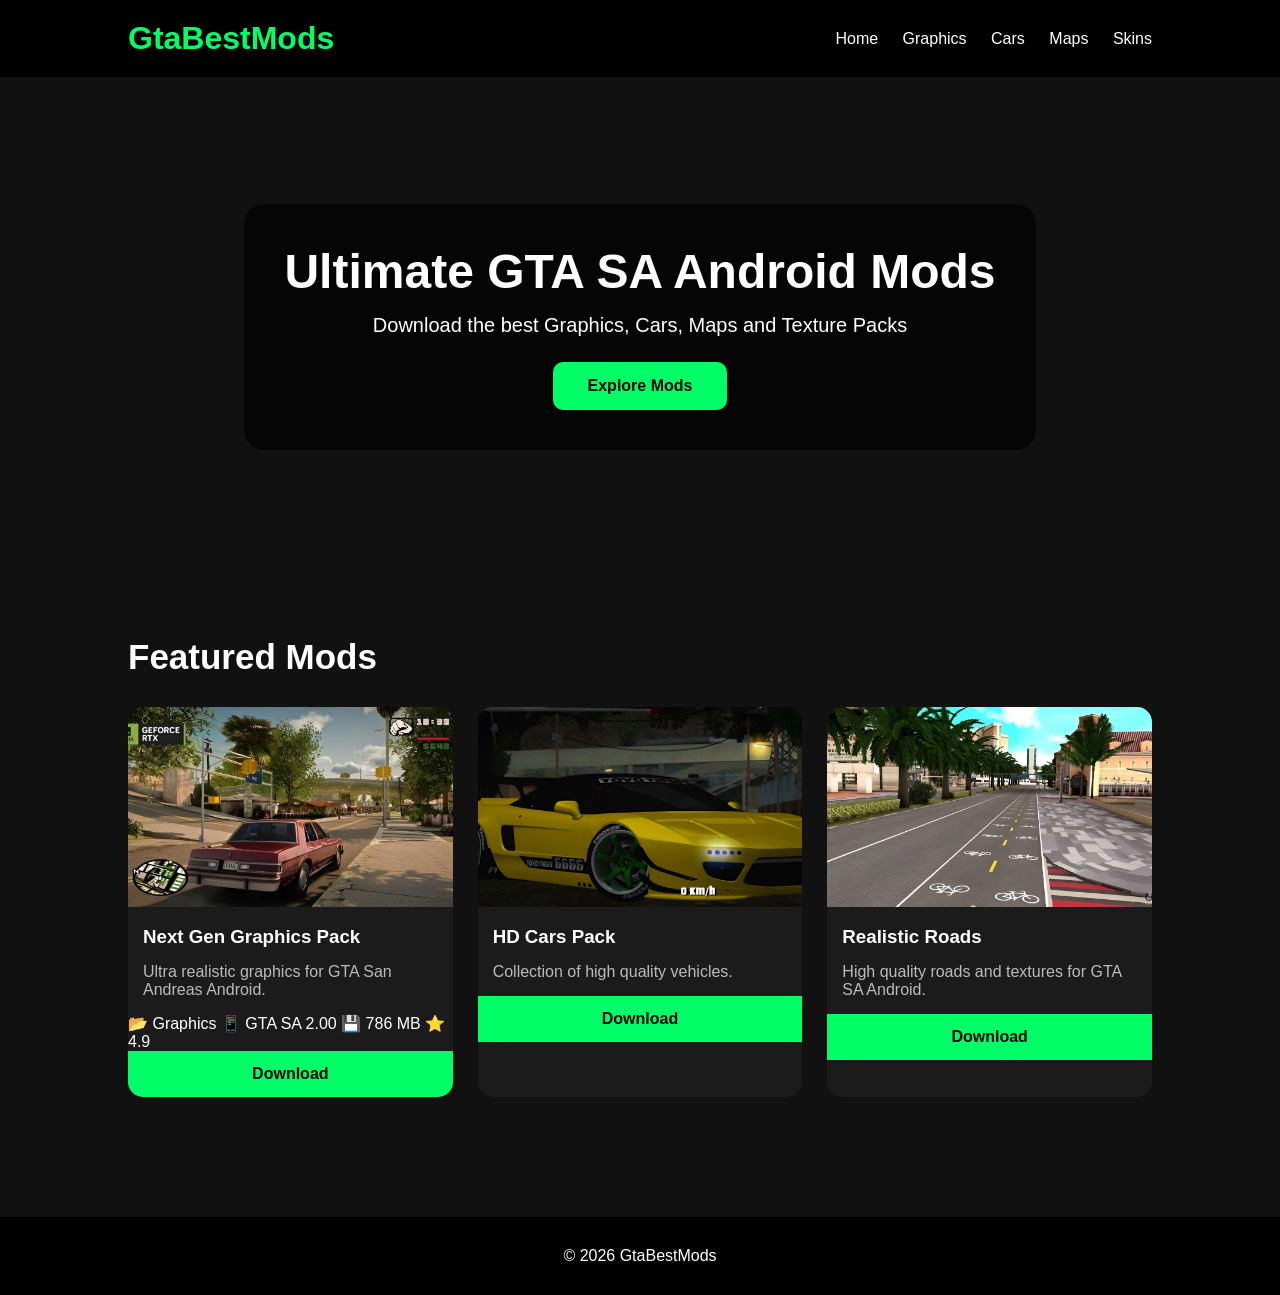
==== index.html @ f008941e "Update index.html" ====
<!DOCTYPE html>
<html lang="en">
<head>
<meta charset="UTF-8">
<meta name="viewport" content="width=device-width, initial-scale=1.0">
<title>GTA Best Mods</title>

<link rel="stylesheet" href="style.css">

</head>
<body>

<header>

<h1>GtaBestMods</h1>

<nav>
<a href="#">Home</a>
<a href="#">Graphics</a>
<a href="#">Cars</a>
<a href="#">Maps</a>
<a href="#">Skins</a>
</nav>

</header>

<section class="hero">

<div>

<h2>Ultimate GTA SA Android Mods</h2>

<p>
Download the best Graphics, Cars, Maps and Texture Packs
</p>

<a class="button" href="#mods">
Explore Mods
</a>

</div>

</section>

<section class="section" id="mods">

<h2>Featured Mods</h2>

<div class="cards">

<div class="card">

<img src="images/graphics.jpg" alt="Graphics Pack">

<h3>Next Gen Graphics Pack</h3>

<p>
Ultra realistic graphics for GTA San Andreas Android.
</p>

<div class="info">

<span>📂 Graphics</span>
<span>📱 GTA SA 2.00</span>
<span>💾 786 MB</span>
<span>⭐ 4.9</span>

</div>

<a href="#">
Download
</a>

</div>

<div class="card">

<img src="images/cars.jpg" alt="Cars Pack">

<h3>HD Cars Pack</h3>

<p>
Collection of high quality vehicles.
</p>

<a href="#">
Download
</a>

  </div>
  <div class="card">

<img src="images/roads.jpg" alt="Roads Pack">

<h3>Realistic Roads</h3>

<p>
High quality roads and textures for GTA SA Android.
</p>

<a href="#">
Download
</a>

</div>

</div>

</section>

<footer>

<p>© 2026 GtaBestMods</p>

</footer>

<script src="script.js"></script>

</body>
</html>
---- style.css ----
*{
margin:0;
padding:0;
box-sizing:border-box;
font-family:Arial,sans-serif;
}

body{
background:#111;
color:#fff;
}

header{
background:#000;
padding:20px 10%;
display:flex;
justify-content:space-between;
align-items:center;
position:sticky;
top:0;
z-index:1000;
}

header h1{
color:#00ff66;
font-size:32px;
}

nav a{
color:#fff;
text-decoration:none;
margin-left:20px;
transition:.3s;
}

nav a:hover{
color:#00ff66;
}

.hero{
height:500px;
background:url("https://images.unsplash.com/photo-1511512578047-dfb367046420?w=1600") center/cover;
display:flex;
justify-content:center;
align-items:center;
text-align:center;
}

.hero div{
background:rgba(0,0,0,.7);
padding:40px;
border-radius:20px;
}

.hero h2{
font-size:48px;
margin-bottom:15px;
}

.hero p{
font-size:20px;
margin-bottom:25px;
}

.button{
background:#00ff66;
color:#000;
padding:15px 35px;
border-radius:10px;
text-decoration:none;
font-weight:bold;
display:inline-block;
transition:.3s;
}

.button:hover{
transform:scale(1.05);
}

.section{
padding:60px 10%;
}

.section h2{
margin-bottom:30px;
font-size:35px;
}

.cards{
display:grid;
grid-template-columns:repeat(auto-fit,minmax(280px,1fr));
gap:25px;
}

.card{
background:#1b1b1b;
border-radius:15px;
overflow:hidden;
transition:.3s;
}

.card:hover{
transform:translateY(-8px);
}

.card img{
width:100%;
height:200px;
object-fit:cover;
}

.card h3{
padding:15px;
}

.card p{
padding:0 15px 15px;
color:#bbb;
}

.card a{
display:block;
background:#00ff66;
color:#000;
text-align:center;
padding:14px;
text-decoration:none;
font-weight:bold;
}

footer{
background:#000;
padding:30px;
text-align:center;
margin-top:60px;
  }
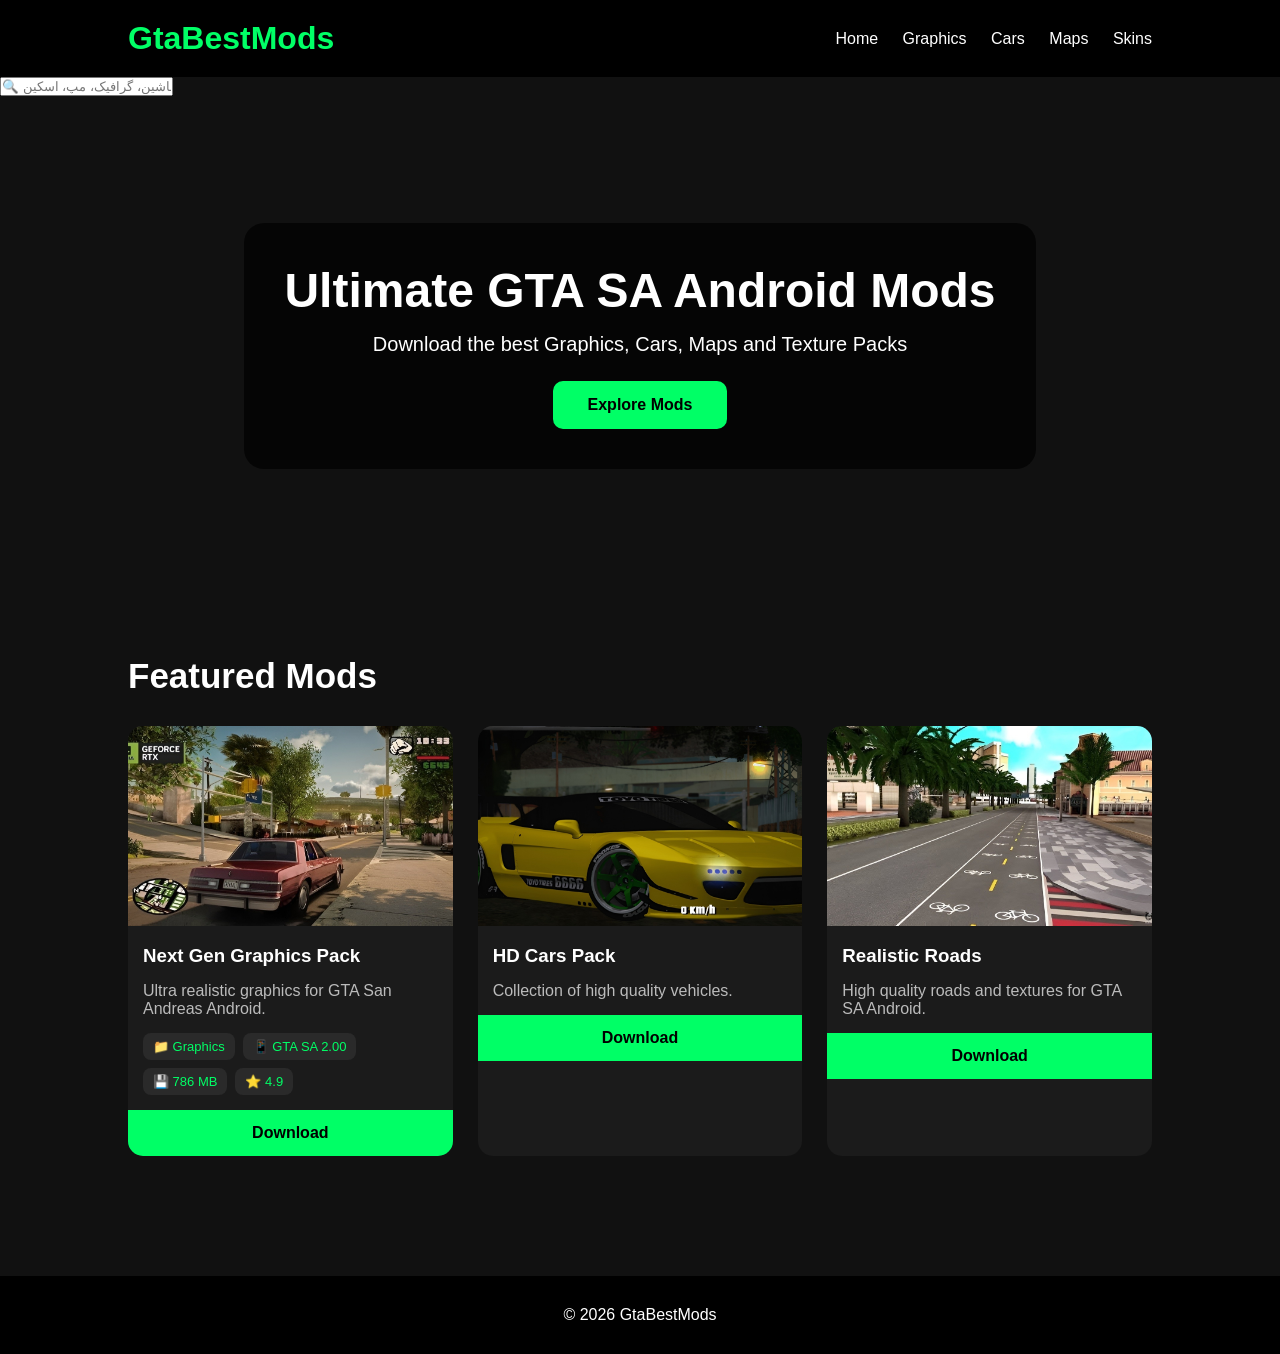
==== commit 6eb138e1: "Update index.html" ====
--- a/index.html
+++ b/index.html
@@ -23,6 +23,14 @@
 </nav>
 
 </header>
+
+<section class="search-section">
+  <input
+    type="text"
+    id="searchBox"
+    placeholder="🔍 جستجوی مود، ماشین، گرافیک، مپ، اسکین..."
+  >
+</section>
 
 <section class="hero">
 
@@ -57,15 +65,13 @@
 <p>
 Ultra realistic graphics for GTA San Andreas Android.
 </p>
-
+  
 <div class="info">
-
-<span>📂 Graphics</span>
-<span>📱 GTA SA 2.00</span>
-<span>💾 786 MB</span>
-<span>⭐ 4.9</span>
-
-</div>
+    <span>📁 Graphics</span>
+    <span>📱 GTA SA 2.00</span>
+    <span>💾 786 MB</span>
+    <span>⭐ 4.9</span>
+  </div>
 
 <a href="#">
 Download
--- a/style.css
+++ b/style.css
@@ -134,3 +134,17 @@
 text-align:center;
 margin-top:60px;
   }
+.info{
+display:flex;
+flex-wrap:wrap;
+gap:8px;
+padding:0 15px 15px;
+}
+
+.info span{
+background:#2a2a2a;
+padding:6px 10px;
+border-radius:8px;
+font-size:13px;
+color:#00ff66;
+}
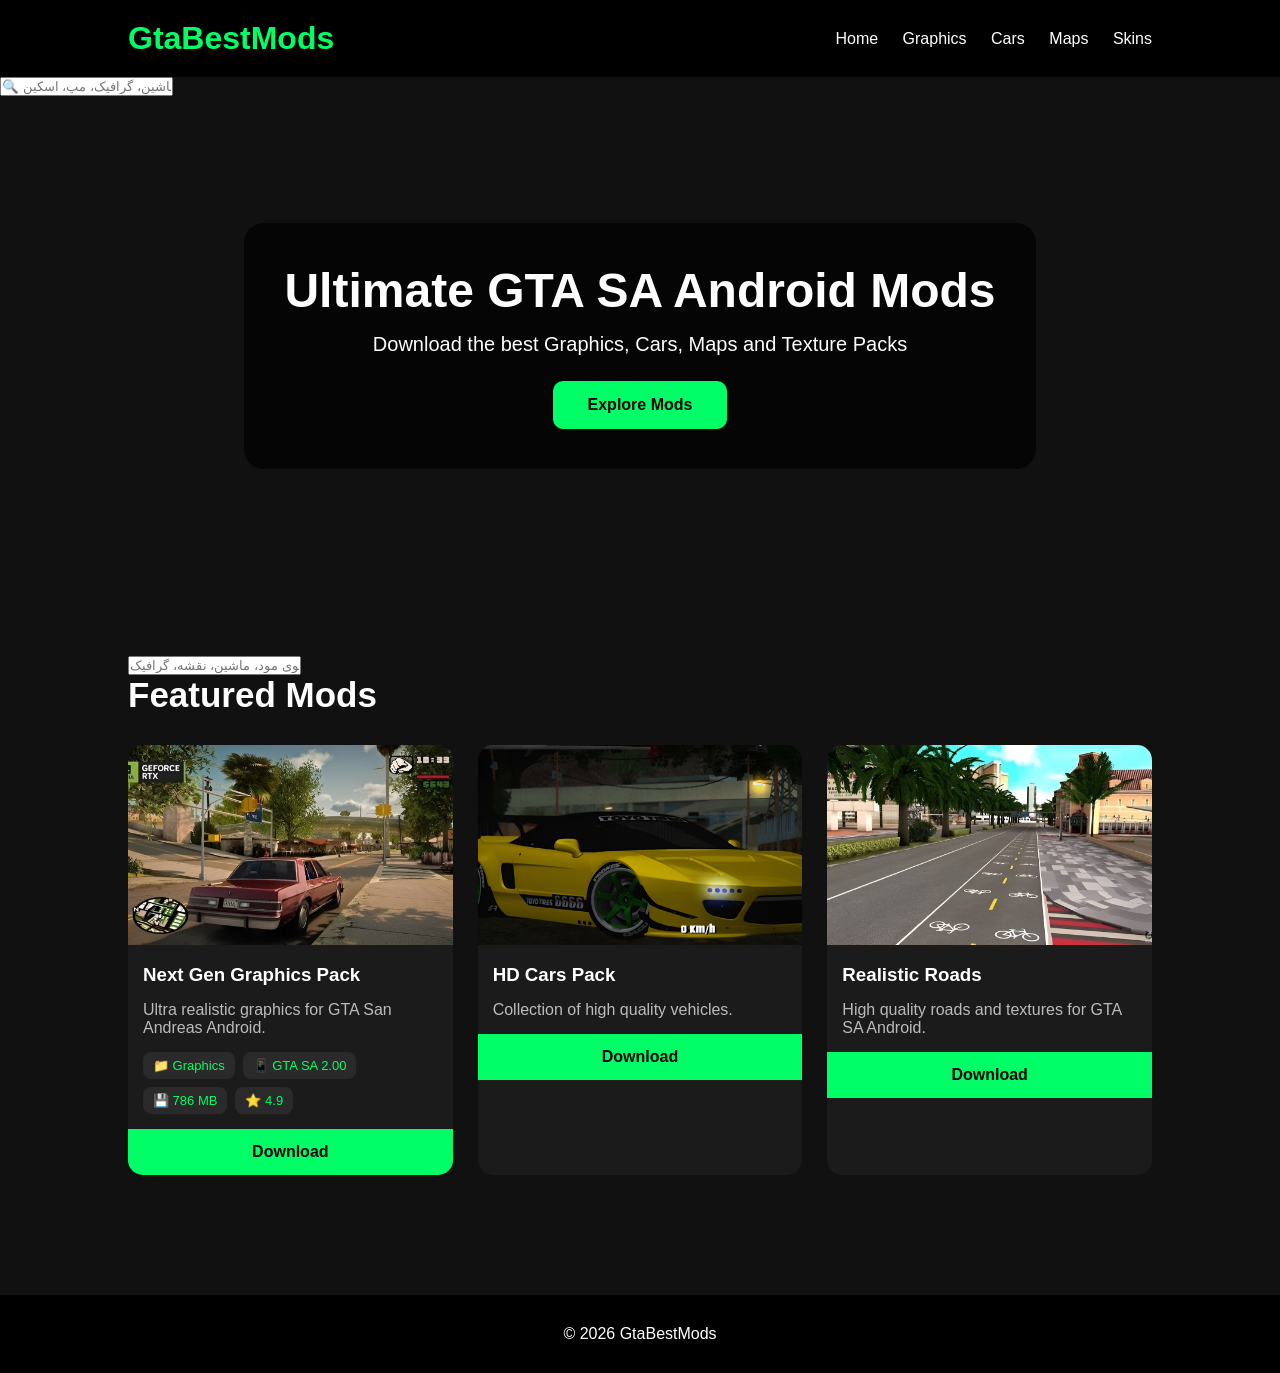
==== commit 44357b6b: "Update index.html" ====
--- a/index.html
+++ b/index.html
@@ -51,6 +51,9 @@
 </section>
 
 <section class="section" id="mods">
+  <div class="search-box">
+    <input type="text" placeholder="جستجوی مود، ماشین، نقشه، گرافیک...">
+  </div>
 
 <h2>Featured Mods</h2>
 
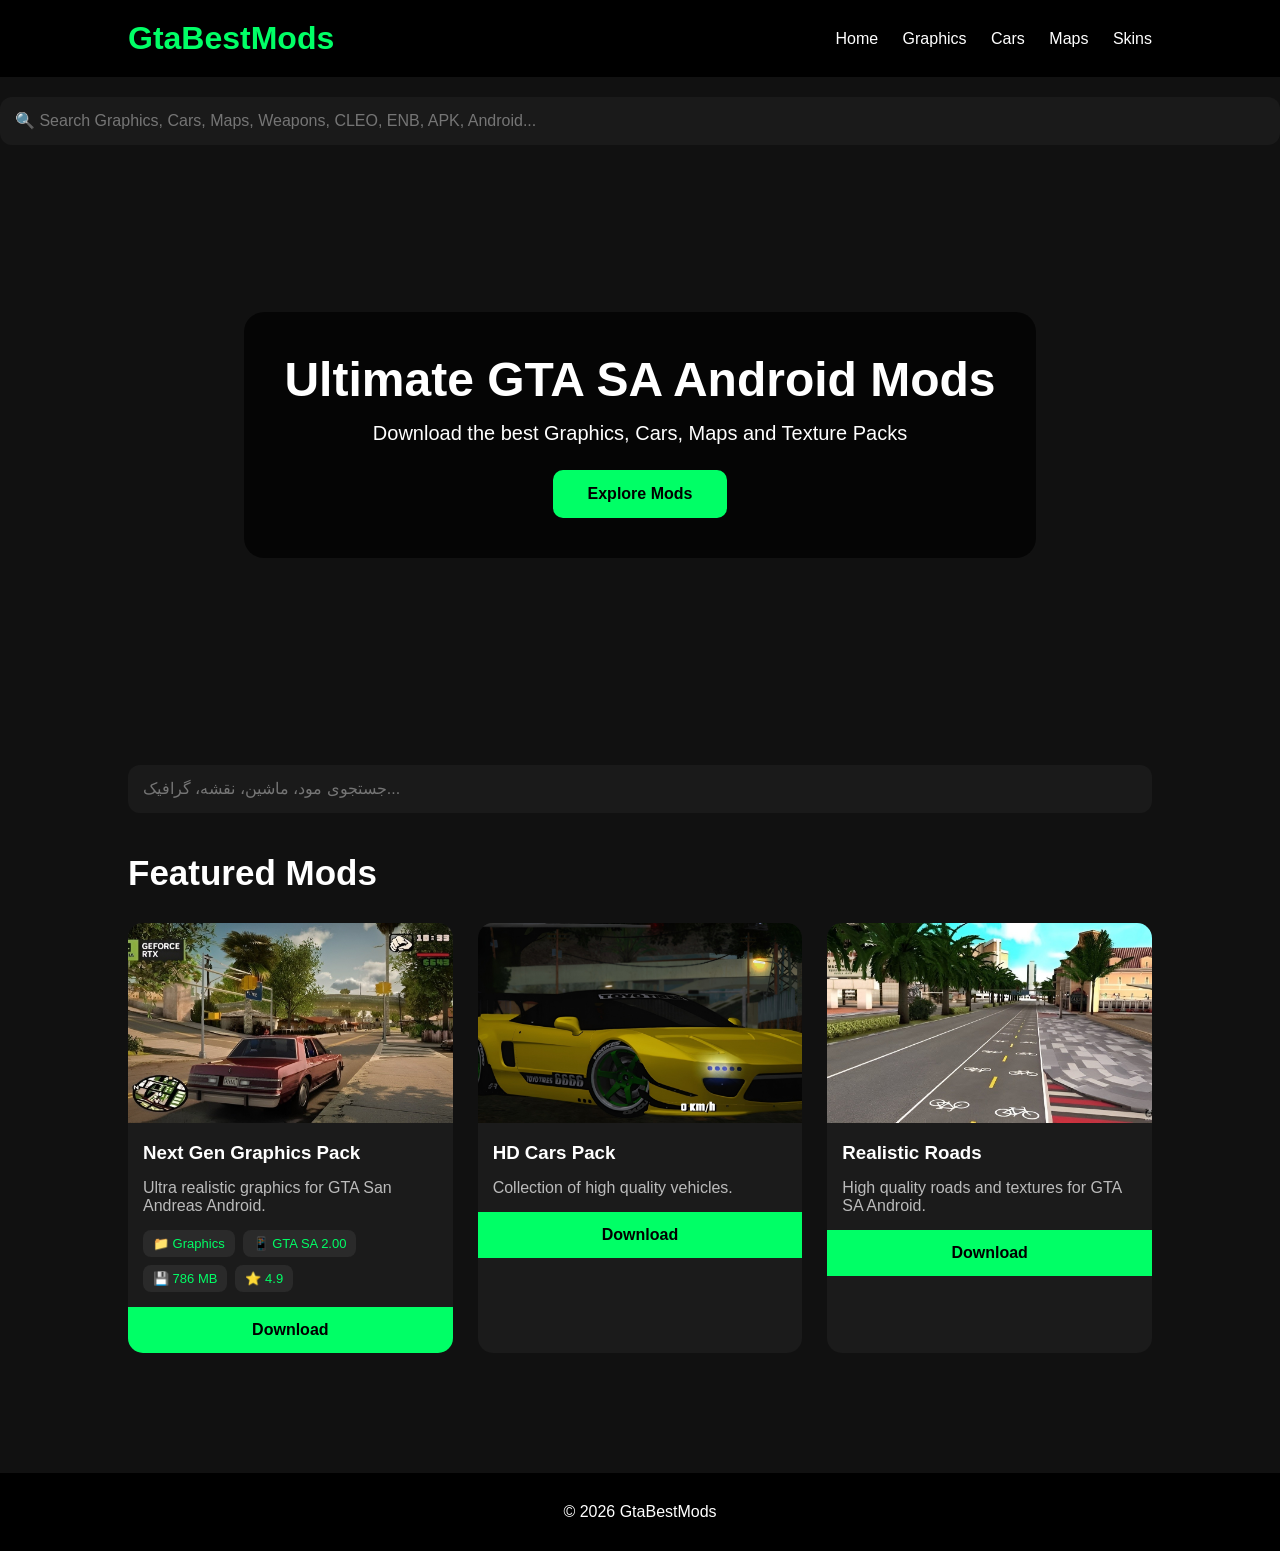
==== commit 38343175: "Update index.html" ====
--- a/index.html
+++ b/index.html
@@ -23,14 +23,10 @@
 </nav>
 
 </header>
-
-<section class="search-section">
-  <input
-    type="text"
-    id="searchBox"
-    placeholder="🔍 جستجوی مود، ماشین، گرافیک، مپ، اسکین..."
-  >
-</section>
+<div class="search-box">
+    <input type="text" id="searchInput"
+    placeholder="🔍 Search Graphics, Cars, Maps, Weapons, CLEO, ENB, APK, Android...">
+</div>
 
 <section class="hero">
 
--- a/style.css
+++ b/style.css
@@ -148,3 +148,20 @@
 font-size:13px;
 color:#00ff66;
 }
+.search-box{
+    margin:20px 0 40px;
+}
+
+.search-box input{
+    width:100%;
+    padding:15px;
+    border:none;
+    border-radius:12px;
+    background:#1a1a1a;
+    color:white;
+    font-size:16px;
+}
+
+.search-box input:focus{
+    outline:2px solid #00ff66;
+  }
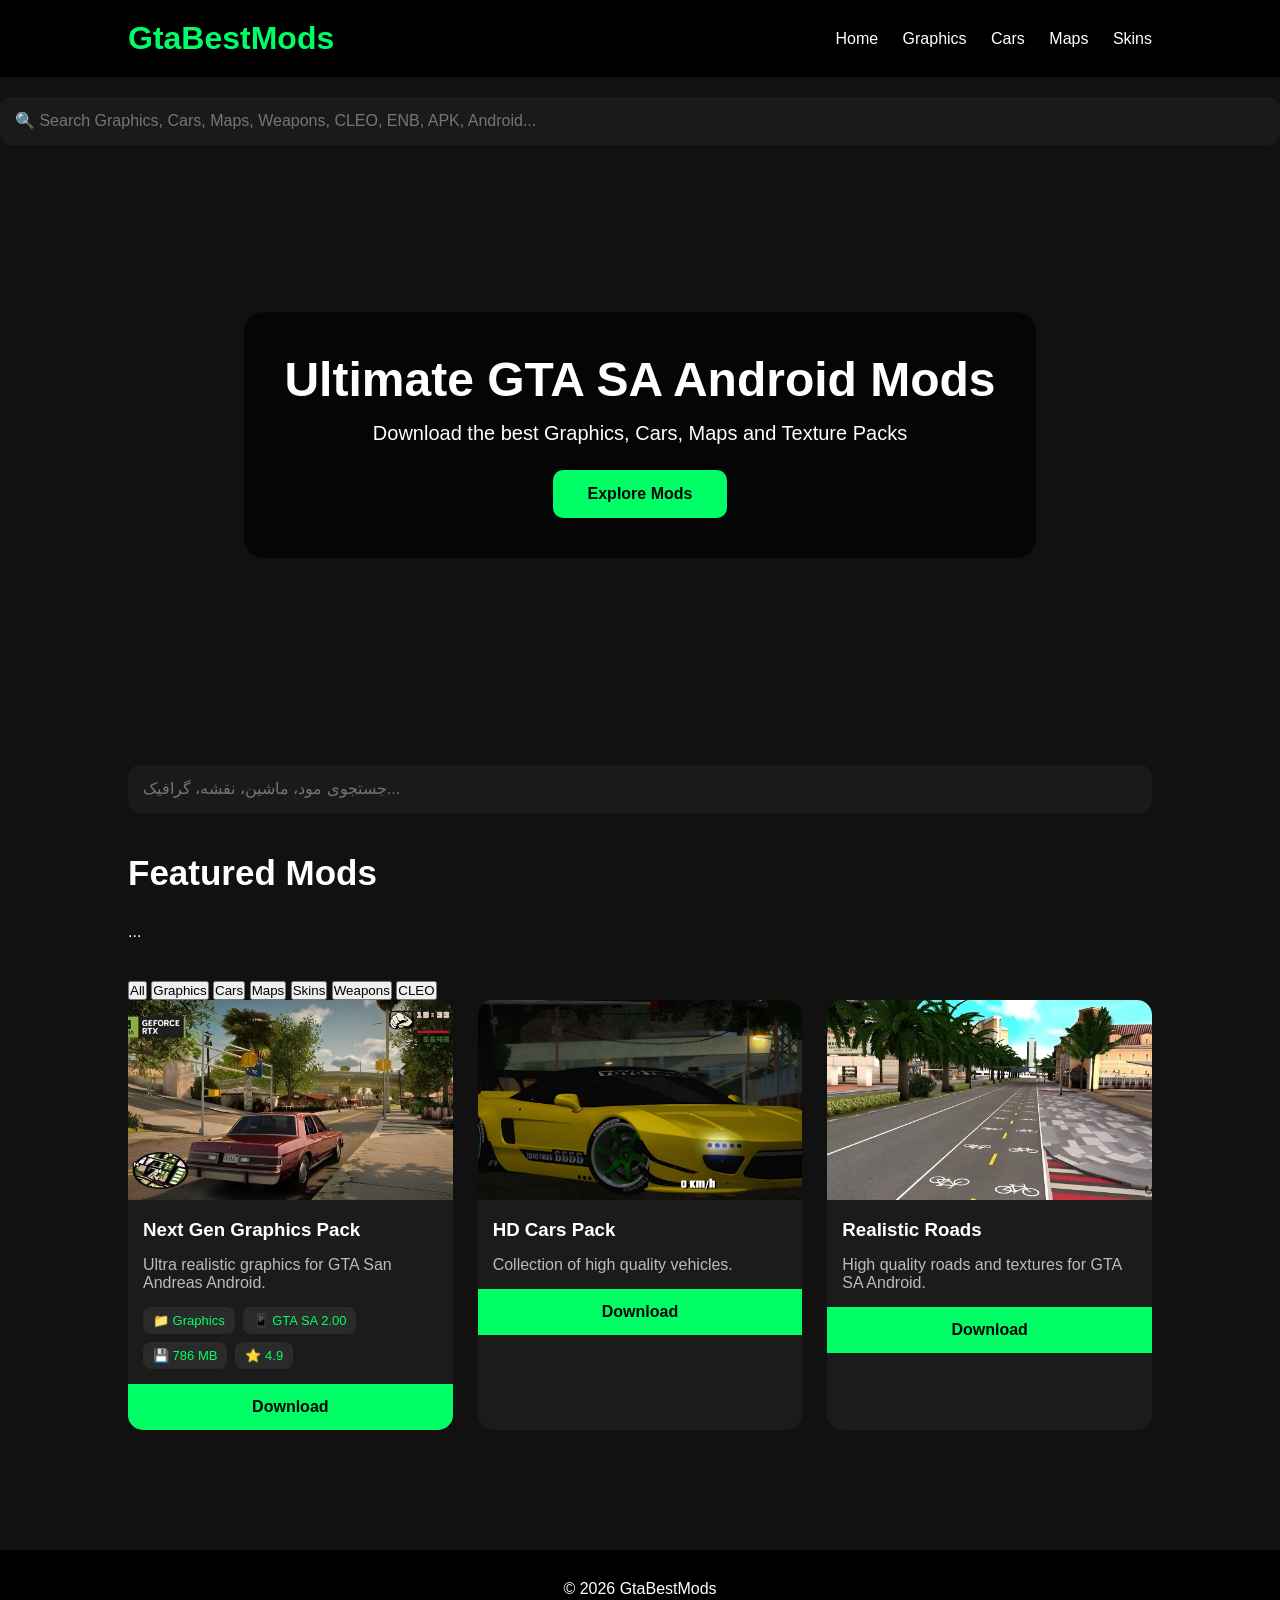
==== commit 18d0ca88: "Update index.html" ====
--- a/index.html
+++ b/index.html
@@ -52,6 +52,28 @@
   </div>
 
 <h2>Featured Mods</h2>
+
+<div class="search-box">
+...
+</div>
+
+<div class="filter-buttons">
+
+<button class="active">All</button>
+
+<button>Graphics</button>
+
+<button>Cars</button>
+
+<button>Maps</button>
+
+<button>Skins</button>
+
+<button>Weapons</button>
+
+<button>CLEO</button>
+
+</div>
 
 <div class="cards">
 
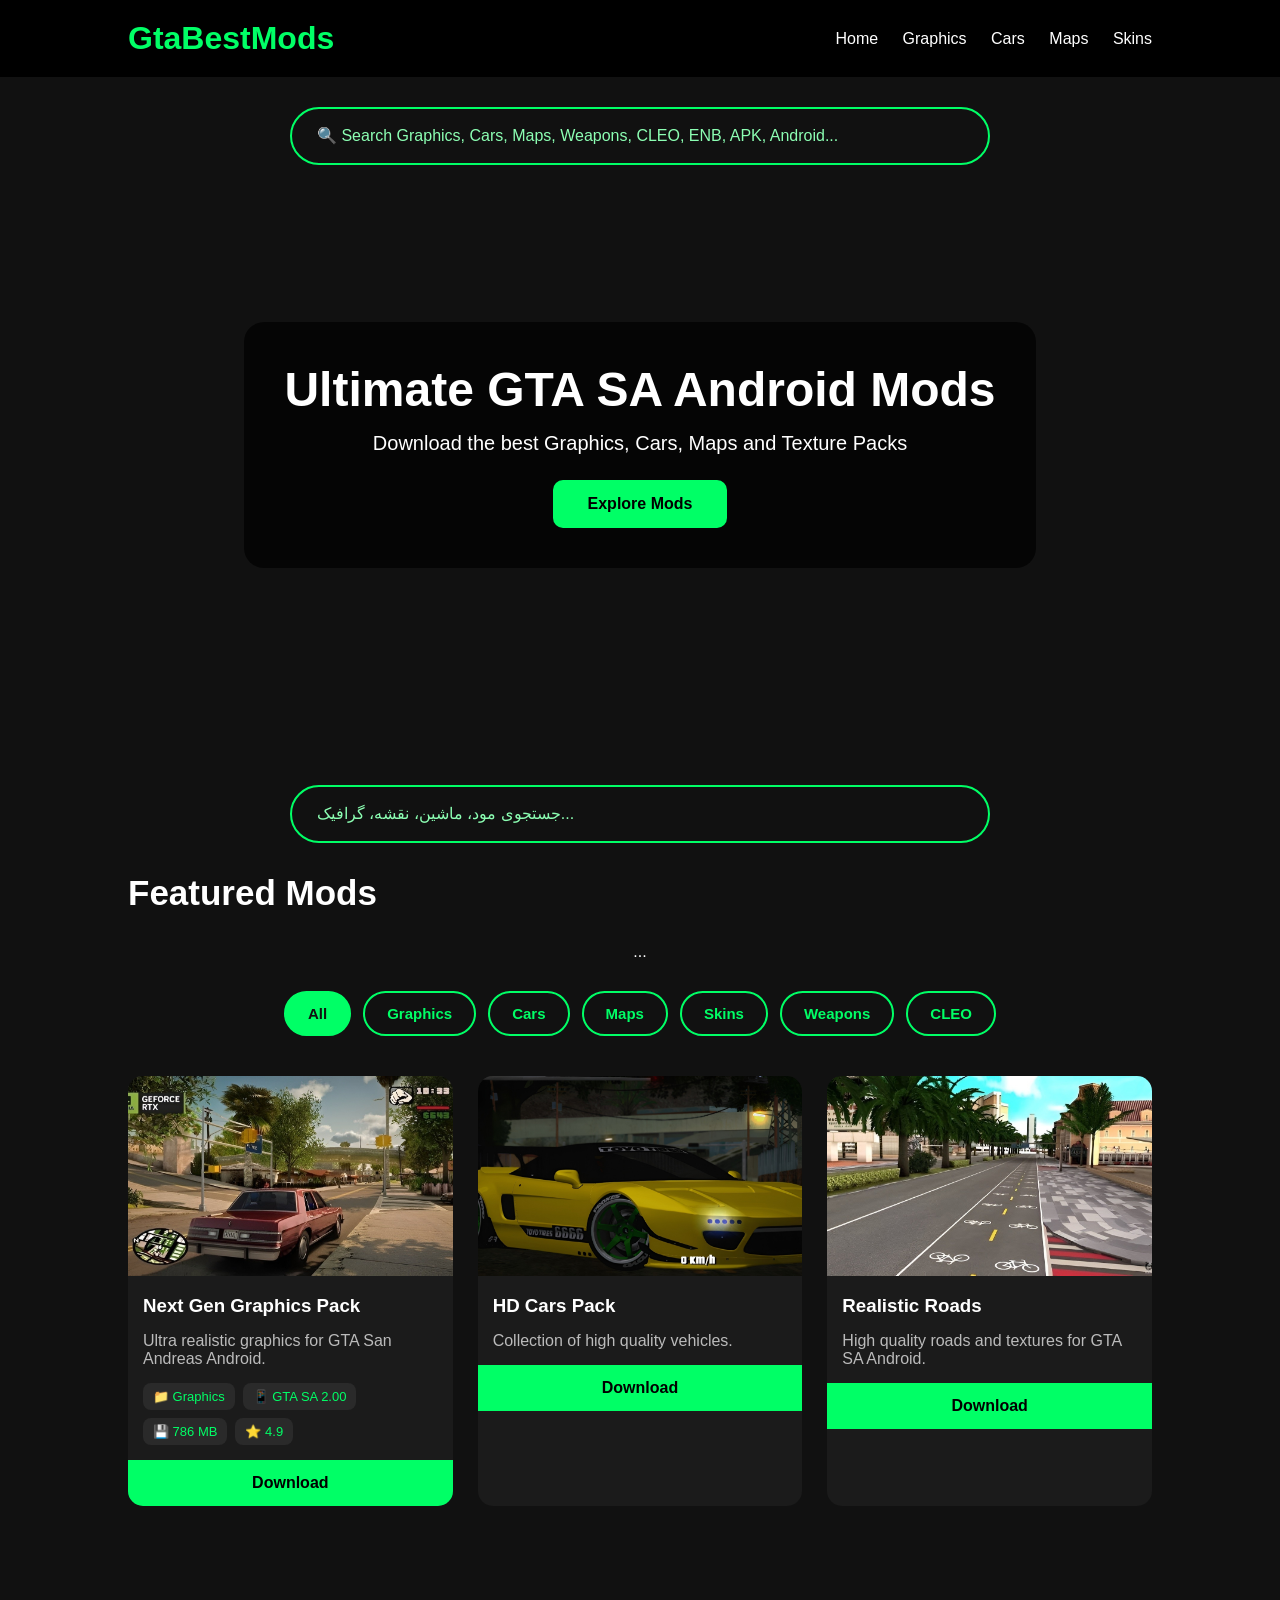
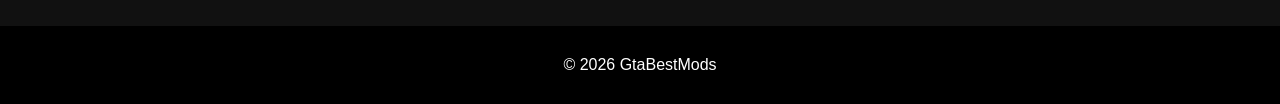
==== commit 1f98fd6e: "Update index.html" ====
--- a/index.html
+++ b/index.html
@@ -24,7 +24,7 @@
 
 </header>
 <div class="search-box">
-    <input type="text" id="searchInput"
+    <input type="text" id="search"
     placeholder="🔍 Search Graphics, Cars, Maps, Weapons, CLEO, ENB, APK, Android...">
 </div>
 
--- a/style.css
+++ b/style.css
@@ -148,20 +148,99 @@
 font-size:13px;
 color:#00ff66;
 }
+/* ===== Search Box ===== */
+
 .search-box{
-    margin:20px 0 40px;
+width:100%;
+display:flex;
+justify-content:center;
+margin:30px 0;
 }
 
 .search-box input{
-    width:100%;
-    padding:15px;
-    border:none;
-    border-radius:12px;
-    background:#1a1a1a;
-    color:white;
-    font-size:16px;
+
+width:80%;
+
+max-width:700px;
+
+background:#111;
+
+color:#fff;
+
+border:2px solid #00ff66;
+
+border-radius:50px;
+
+padding:18px 25px;
+
+font-size:16px;
+
+transition:.3s;
+
+outline:none;
+
+}
+
+.search-box input::placeholder{
+
+color:#8cffb3;
+
 }
 
 .search-box input:focus{
-    outline:2px solid #00ff66;
+
+box-shadow:0 0 20px #00ff66;
+
+border-color:#00ff66;
+
   }
+  
+/* ===== Category Buttons ===== */
+
+.filter-buttons{
+display:flex;
+justify-content:center;
+flex-wrap:wrap;
+gap:12px;
+margin:25px 0 40px;
+}
+
+.filter-buttons button{
+
+background:#111;
+
+color:#00ff66;
+
+border:2px solid #00ff66;
+
+padding:12px 22px;
+
+border-radius:30px;
+
+cursor:pointer;
+
+font-size:15px;
+
+font-weight:bold;
+
+transition:.3s;
+
+}
+
+.filter-buttons button:hover{
+
+background:#00ff66;
+
+color:#111;
+
+box-shadow:0 0 15px #00ff66;
+
+}
+
+.filter-buttons .active{
+
+background:#00ff66;
+
+color:#111;
+
+  }
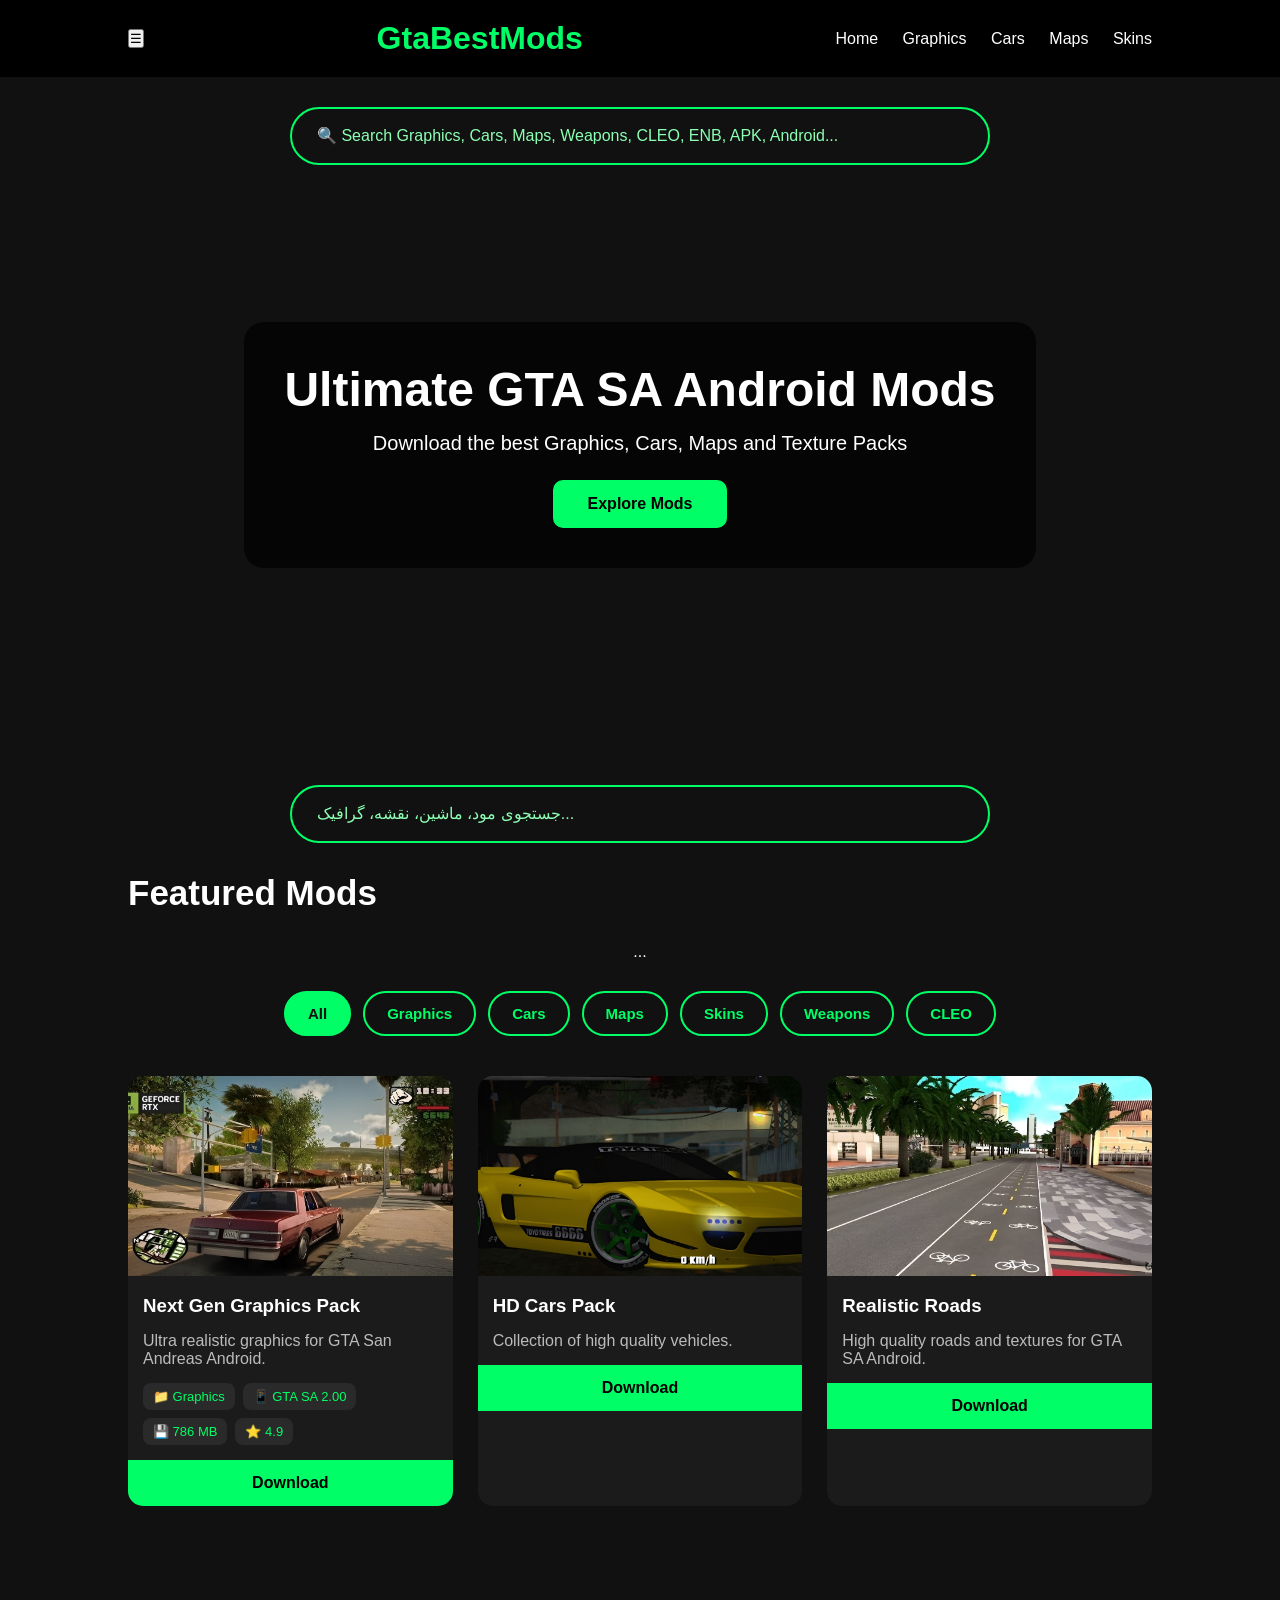
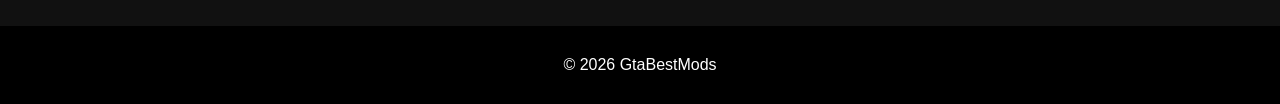
==== commit 4f1b0e5d: "Update index.html" ====
--- a/index.html
+++ b/index.html
@@ -11,6 +11,7 @@
 <body>
 
 <header>
+    <button class="menu-btn">☰</button>
 
 <h1>GtaBestMods</h1>
 
@@ -94,7 +95,7 @@
     <span>⭐ 4.9</span>
   </div>
 
-<a href="#">
+<a href="graphics-pack.html">
 Download
 </a>
 
@@ -142,6 +143,7 @@
 </footer>
 
 <script src="script.js"></script>
+    <script src="menu.js"></script>
 
 </body>
 </html>
--- a/style.css
+++ b/style.css
@@ -244,3 +244,68 @@
 color:#111;
 
   }
+/* ===== Mobile ===== */
+
+@media (max-width:768px){
+
+header{
+display:flex;
+flex-direction:column;
+align-items:center;
+gap:15px;
+padding:20px;
+}
+
+nav{
+display:flex;
+flex-wrap:wrap;
+justify-content:center;
+gap:12px;
+}
+
+.hero{
+padding:20px;
+}
+
+.hero h1{
+font-size:40px;
+text-align:center;
+}
+
+.hero p{
+text-align:center;
+font-size:18px;
+}
+
+.search-box{
+width:90%;
+margin:auto;
+}
+
+.cards{
+display:grid;
+grid-template-columns:1fr;
+gap:25px;
+padding:20px;
+}
+
+.card img{
+height:auto;
+}
+
+.card{
+width:100%;
+}
+
+.info{
+display:flex;
+flex-wrap:wrap;
+gap:10px;
+}
+
+footer{
+text-align:center;
+padding:20px;
+}
+
+  }
